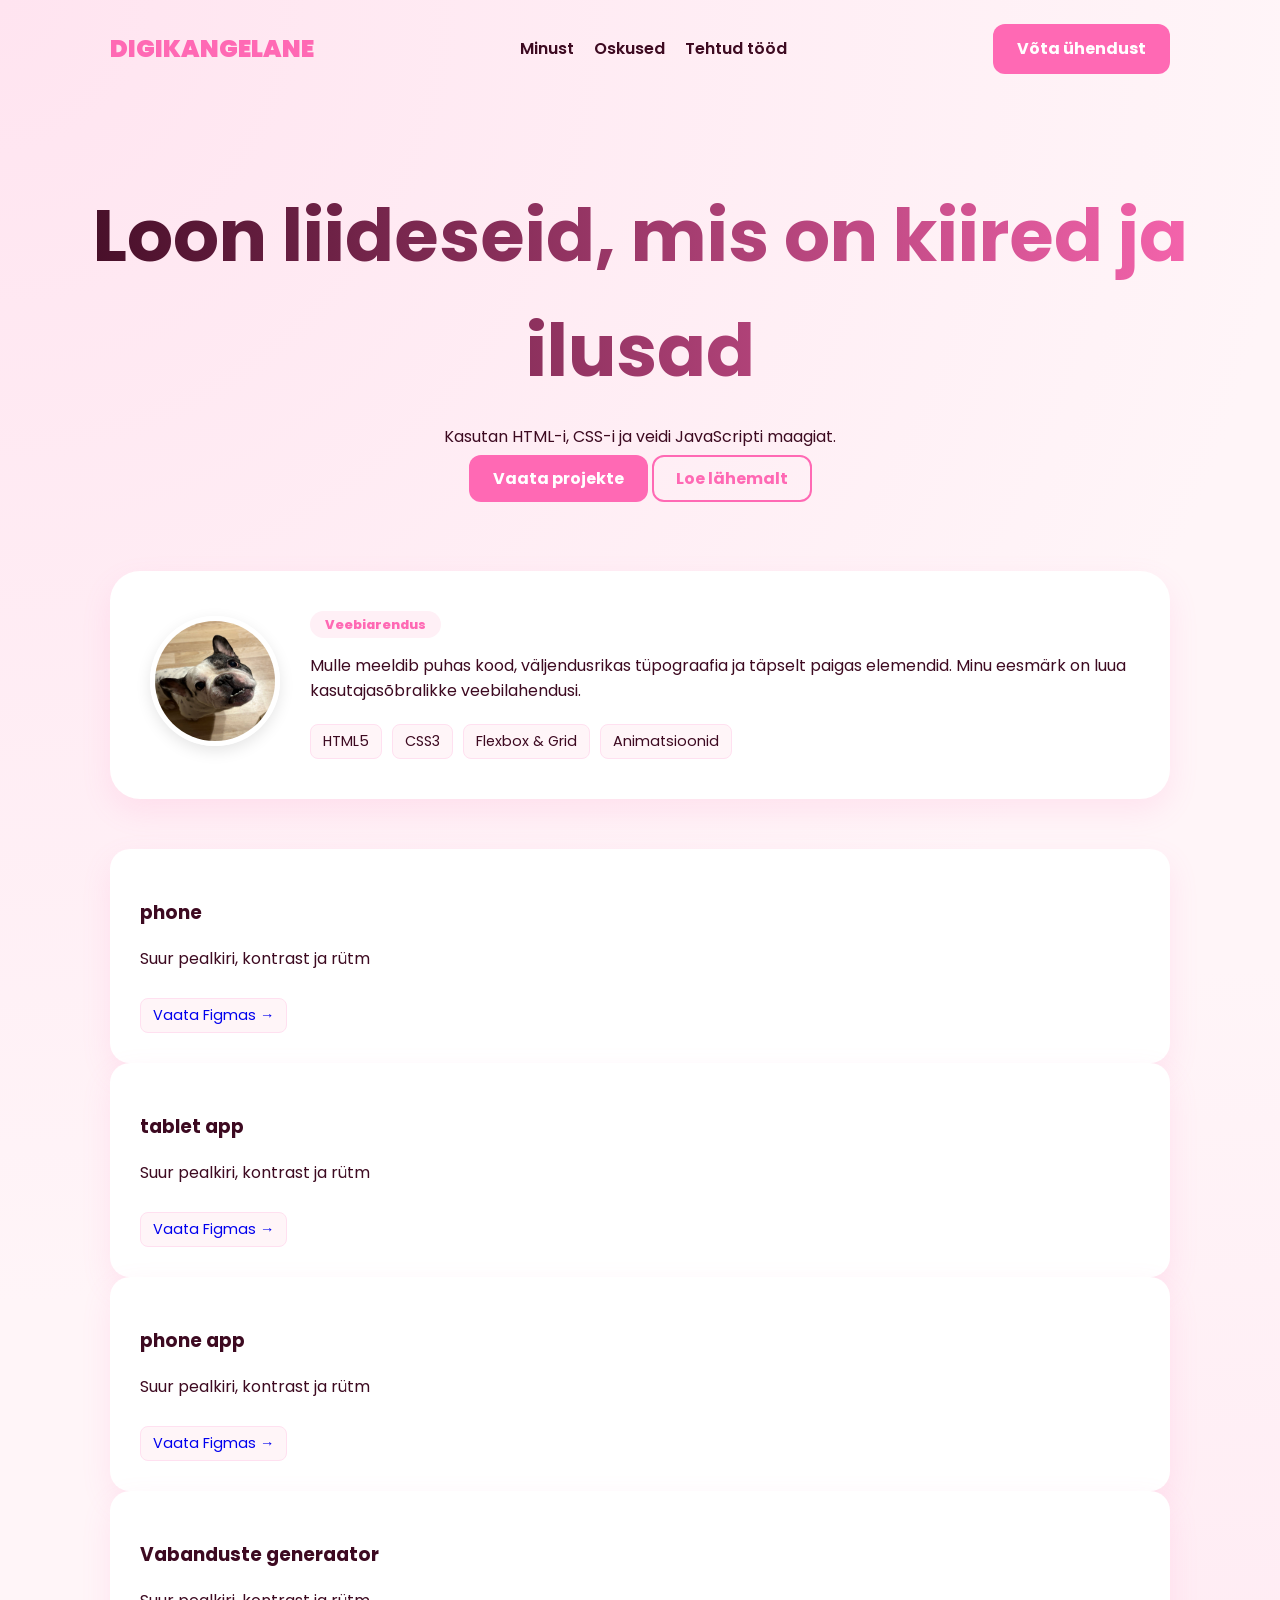
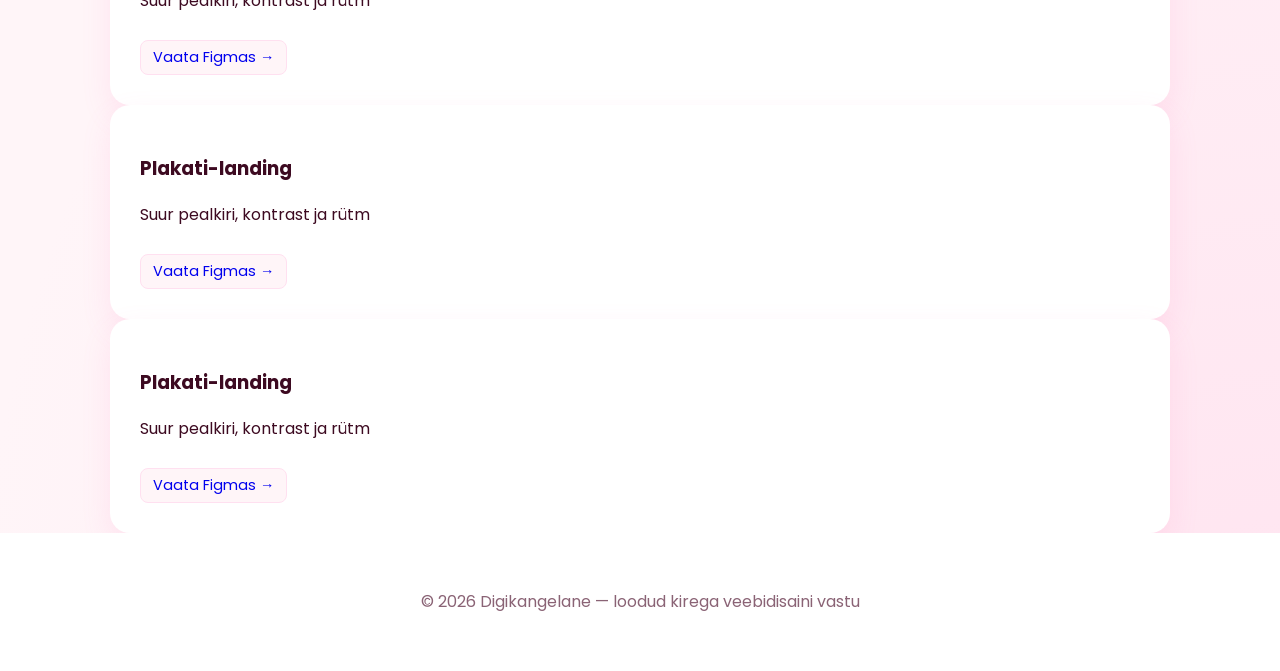
==== index.html @ 68f4ef07 "Valmis" ====
<!DOCTYPE html>
<html lang="et">
<head>
    <meta charset="utf-8" />
    <title>Digikangelane | Portfoolio</title>
    <meta name="viewport" content="width=device-width, initial-scale=1" />
    <link href="https://fonts.googleapis.com/css2?family=Poppins:wght@400;600;700;900&display=swap" rel="stylesheet">
    <link rel="stylesheet" href="styles.css">
</head>
<body>

<header>
    <nav>
        <div class="brand">Digikangelane</div>
        <ul class="menu">
            <li><a href="#minust">Minust</a></li>
            <li><a href="#oskused">Oskused</a></li>
            <li><a href="#tood">Tehtud tööd</a></li>
        </ul>
        <a class="cta" href="#kontakt">Võta ühendust</a>
    </nav>
</header>

<main>
    <section class="hero">
        <div class="hero-content">
            <h1 class="title">Loon liideseid, mis on kiired ja ilusad</h1>
            <p class="subtitle">Kasutan HTML-i, CSS-i ja veidi JavaScripti maagiat.</p>
            <div class="actions">
                <a class="cta" href="#tood">Vaata projekte</a>
                <a class="ghost" href="#minust">Loe lähemalt</a>
            </div>
        </div>
    </section>

    <div class="container">
        <article class="card profile" id="minust">
            <div class="avatar-container">
                <img class="avatar" src="IMG_1137.jpeg" alt="Minu profiilipilt">
            </div>
            <div>
                <span class="badge">Veebiarendus</span>
                <p class="profile-text">
                    Mulle meeldib puhas kood, väljendusrikas tüpograafia ja täpselt paigas elemendid. Minu eesmärk on luua kasutajasõbralikke veebilahendusi.
                </p>
                <div class="skills" id="oskused">
                    <span class="skill">HTML5</span>
                    <span class="skill">CSS3</span>
                    <span class="skill">Flexbox & Grid</span>
                    <span class="skill">Animatsioonid</span>
                </div>
            </div>
        </article>
        <article class="mini">
            <h3>phone</h3>
            <p>Suur pealkiri, kontrast ja rütm</p>
            <a href="https://www.figma.com/proto/4Lv4NzFF8QZt3iBKe0qD6n/phone?node-id=3-13&t=pb26vtjsqAgmlH1J-0&scaling=scale-down&content-scaling=fixed&page-id=0%3A1&starting-point-node-id=3%3A13" class="skill" target="_blank" style="display:inline-block; margin-top:10px; text-decoration:none;">Vaata Figmas →</a>
        </article>

        <article class="mini">
            <h3>tablet app</h3>
            <p>Suur pealkiri, kontrast ja rütm</p>
            <a href="https://www.figma.com/proto/ATFb94soX4nA6qEgFatyCn/SALAT?node-id=10-139&p=f&t=QmMKqyN6GmLUmYGp-0&scaling=scale-down&content-scaling=fixed&page-id=0%3A1&starting-point-node-id=10%3A139" class="skill" target="_blank" style="display:inline-block; margin-top:10px; text-decoration:none;">Vaata Figmas →</a>
        </article>
            
        <article class="mini">
            <h3>phone app</h3>
            <p>Suur pealkiri, kontrast ja rütm</p>
            <a href="https://www.figma.com/proto/OlHvigMSehjL18nL8PfbLE/burger?t=QmMKqyN6GmLUmYGp-0&scaling=scale-down&content-scaling=fixed&page-id=0%3A1&node-id=7-15&starting-point-node-id=7%3A15" class="skill" target="_blank" style="display:inline-block; margin-top:10px; text-decoration:none;">Vaata Figmas →</a>
        </article>

        <article class="mini">
            <h3>Vabanduste generaator</h3>
            <p>Suur pealkiri, kontrast ja rütm</p>
            <a href="http://127.0.0.1:5500/example1.html" class="skill" target="_blank" style="display:inline-block; margin-top:10px; text-decoration:none;">Vaata Figmas →</a>
        </article>

        <article class="mini">
            <h3>Plakati-landing</h3>
            <p>Suur pealkiri, kontrast ja rütm</p>
            <a href="ТВОЯ_ССЫЛКА_ИЗ_FIGMA" class="skill" target="_blank" style="display:inline-block; margin-top:10px; text-decoration:none;">Vaata Figmas →</a>
        </article>

        <article class="mini">
            <h3>Plakati-landing</h3>
            <p>Suur pealkiri, kontrast ja rütm</p>
            <a href="ТВОЯ_ССЫЛКА_ИЗ_FIGMA" class="skill" target="_blank" style="display:inline-block; margin-top:10px; text-decoration:none;">Vaata Figmas →</a>
        </article>

        </section>
    </div>
</main>

<footer>
  <p>&copy; 2026 Digikangelane — loodud kirega veebidisaini vastu</p>
</footer>

</body>
</html>
---- styles.css ----
:root {
  --bg-main: #fff5f8;      /* Väga hele roosa taust */
  --text-dark: #3d0a21;    /* Sügav tume tekst paremaks loetavuseks */
  --accent: #ff69b4;       /* Klassikaline roosa aktsent */
  --card-bg: #ffffff;      /* Puhas valge kaartide jaoks */
  --muted: #8a6375;        /* Hallikas-roosa lisateksti jaoks */
  --shadow: 0 12px 30px rgba(255, 105, 180, 0.12);
}

* {
  box-sizing: border-box;
}

body {
  margin: 0;
  font-family: "Poppins", sans-serif;
  color: var(--text-dark);
  background-color: var(--bg-main);
  background-image: 
      radial-gradient(circle at 0% 0%, #ffe4f0 0%, transparent 50%),
      radial-gradient(circle at 100% 100%, #ffe4f0 0%, transparent 50%);
  line-height: 1.6;
}

/* Navigatsioon */
nav {
  max-width: 1100px;
  margin: 0 auto;
  padding: 20px;
  display: flex;
  justify-content: space-between;
  align-items: center;
}

.brand {
  font-weight: 900;
  font-size: 1.5rem;
  color: var(--accent);
  text-transform: uppercase;
}

.menu {
  display: flex;
  gap: 20px;
  list-style: none;
  padding: 0;
}

.menu a {
  text-decoration: none;
  color: var(--text-dark);
  font-weight: 600;
  transition: 0.3s;
}

.menu a:hover {
  color: var(--accent);
}

/* Nupud */
.cta {
  background: var(--accent);
  color: white !important;
  padding: 12px 24px;
  border-radius: 12px;
  text-decoration: none;
  font-weight: 700;
  transition: all 0.3s ease;
}

.cta:hover {
  transform: scale(1.05);
  box-shadow: 0 5px 15px rgba(255, 105, 180, 0.4);
}

.ghost {
  border: 2px solid var(--accent);
  color: var(--accent);
  padding: 10px 22px;
  border-radius: 12px;
  text-decoration: none;
  font-weight: 700;
}

/* Hero sektsioon */
.hero {
  text-align: center;
  padding: 80px 20px;
}

.title {
  font-size: clamp(2.5rem, 7vw, 4.5rem);
  margin: 0;
  background: linear-gradient(90deg, #3d0a21, #ff69b4);
  -webkit-background-clip: text;
  background-clip: text;
  color: transparent;
}

/* Konteiner ja kaardid */
.container {
  max-width: 1100px;
  margin: 0 auto;
  padding: 0 20px;
}

.card {
  background: var(--card-bg);
  border-radius: 30px;
  padding: 40px;
  box-shadow: var(--shadow);
  display: flex;
  gap: 30px;
  align-items: center;
  margin-bottom: 50px;
}

.avatar {
  width: 130px;
  height: 130px;
  border-radius: 50%;
  border: 5px solid #fff;
  box-shadow: 0 5px 15px rgba(0,0,0,0.1);
  animation: float 4s ease-in-out infinite;
}

.badge {
  background: #fff0f6;
  color: var(--accent);
  padding: 5px 15px;
  border-radius: 20px;
  font-size: 0.8rem;
  font-weight: 800;
}

.skills {
  display: flex;
  gap: 10px;
  margin-top: 20px;
}

.skill {
  background: #fff5f8;
  border: 1px solid #ffe0f0;
  padding: 5px 12px;
  border-radius: 8px;
  font-size: 0.9rem;
}

.cards {
  display: grid;
  grid-template-columns: repeat(3, 1fr);
  gap: 20px;
  padding-bottom: 80px;
}

.mini {
  background: white;
  padding: 30px;
  border-radius: 20px;
  box-shadow: var(--shadow);
  transition: 0.3s;
}

.mini:hover {
  transform: translateY(-10px);
}

footer {
  text-align: center;
  padding: 40px;
  background: white;
  color: var(--muted);
}

/* Animatsioon */
@keyframes float {
  0%, 100% { transform: translateY(0); }
  50% { transform: translateY(-10px); }
}

/* Mobiilne vaade */
@media (max-width: 768px) {
  .card { flex-direction: column; text-align: center; }
  .cards { grid-template-columns: 1fr; }
  .menu { display: none; } /* Peidame menüü mobiilis lihtsuse mõttes */
}
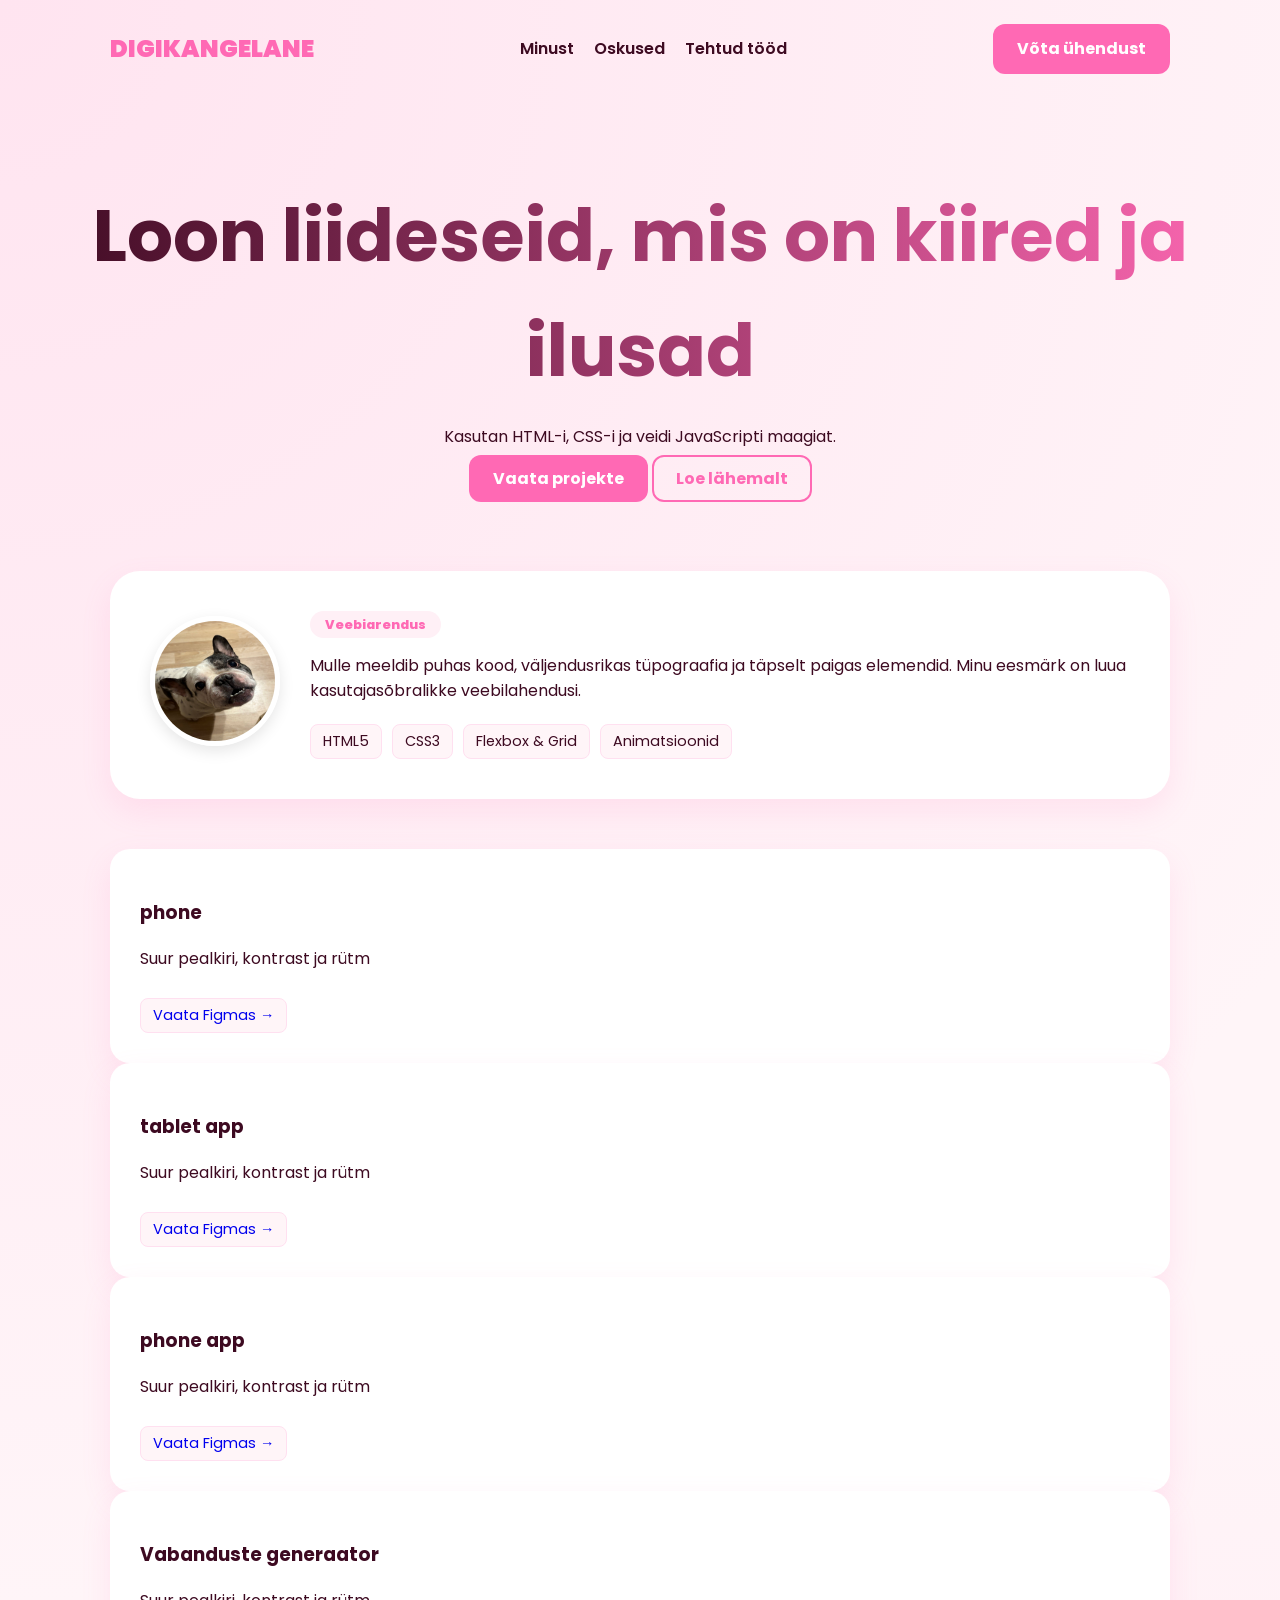
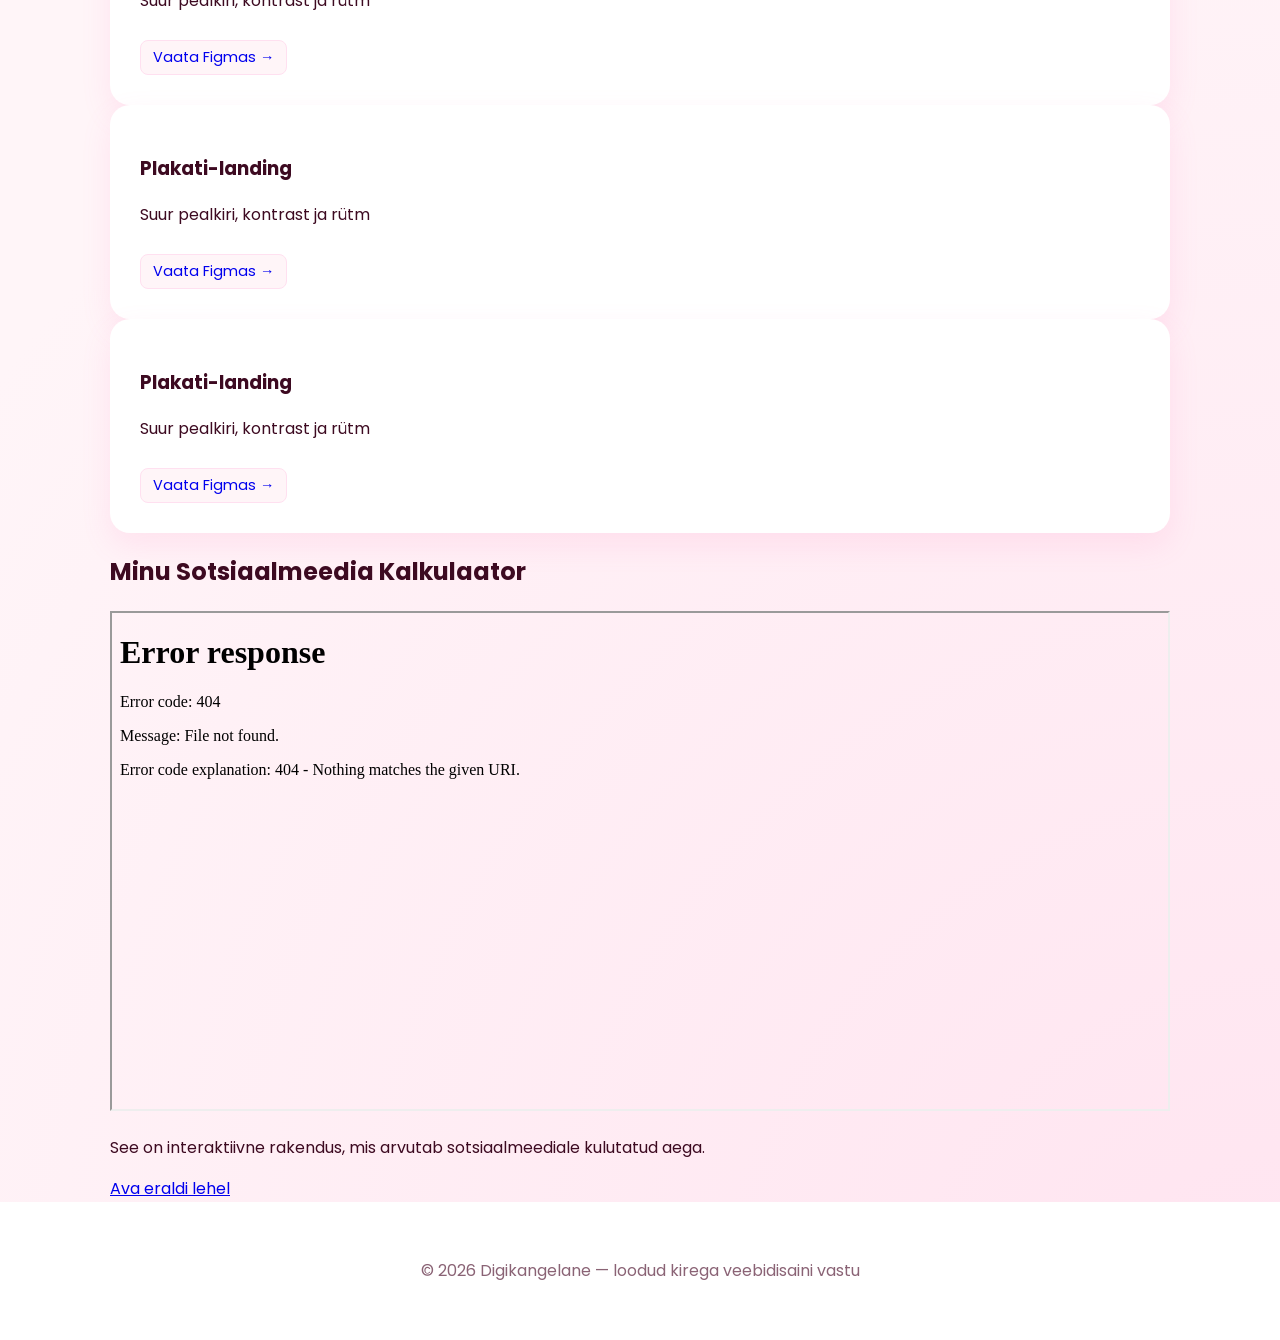
==== commit fcdb5d64: "Update index.html" ====
--- a/index.html
+++ b/index.html
@@ -87,6 +87,18 @@
             <a href="ТВОЯ_ССЫЛКА_ИЗ_FIGMA" class="skill" target="_blank" style="display:inline-block; margin-top:10px; text-decoration:none;">Vaata Figmas →</a>
         </article>
 
+        <div class="project-box">
+    <h2>Minu Sotsiaalmeedia Kalkulaator</h2>
+    
+    <div class="window">
+        <iframe src="examples/example3.html" width="100%" height="500px"></iframe>
+    </div>
+    
+    <p>See on interaktiivne rakendus, mis arvutab sotsiaalmeediale kulutatud aega.</p>
+    <a href="examples/example3.html" target="_blank">Ava eraldi lehel</a>
+</div>
+
+
         </section>
     </div>
 </main>
@@ -99,3 +111,4 @@
 </html>
 
 
+
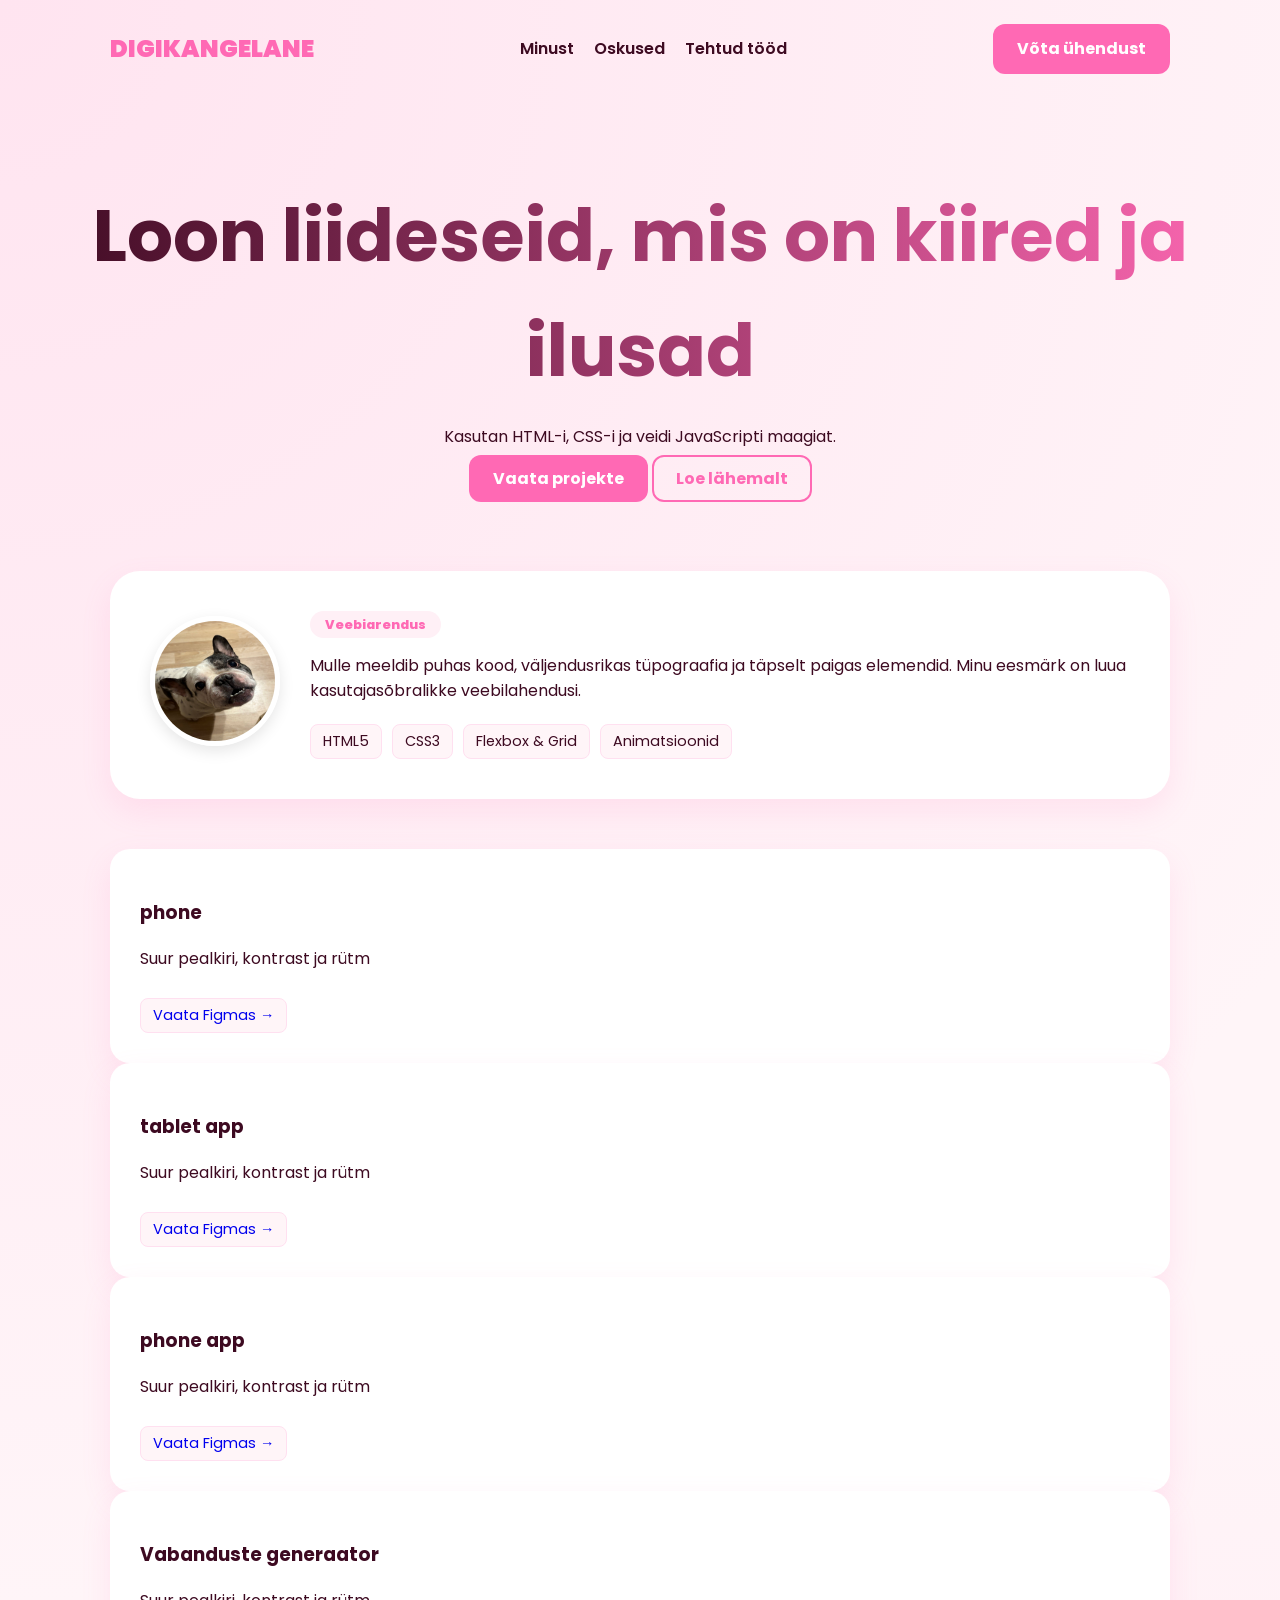
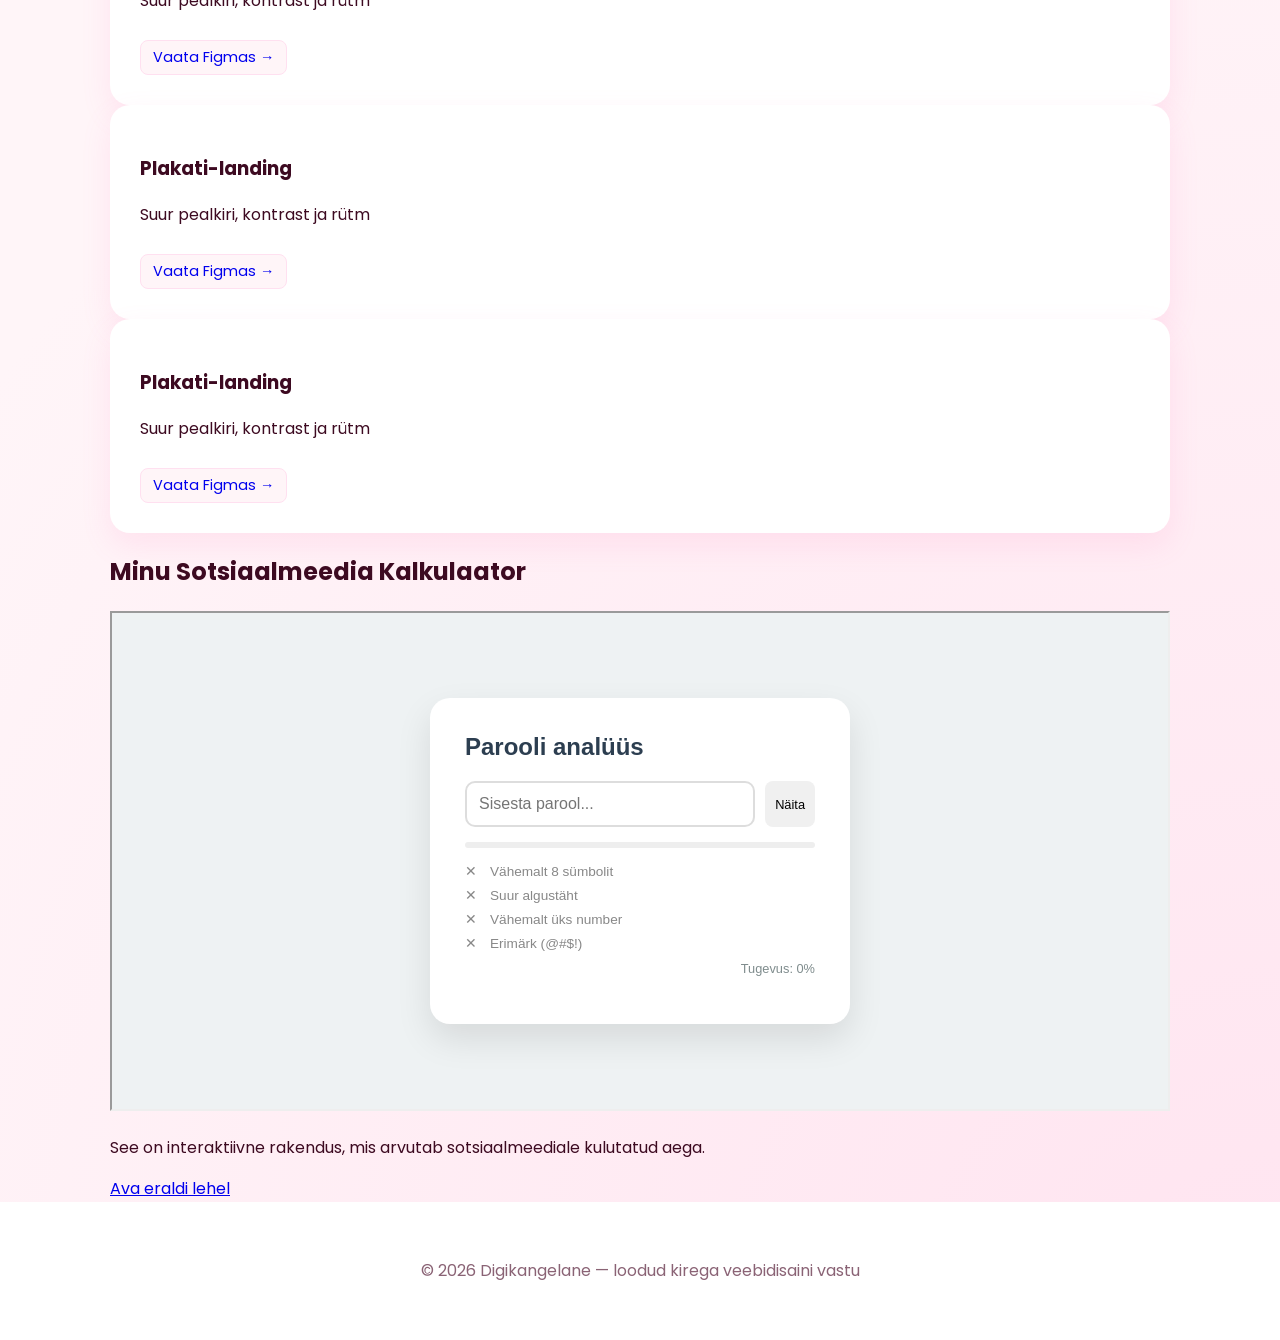
==== commit 0eeca6ee: "Update index.html" ====
--- a/index.html
+++ b/index.html
@@ -91,7 +91,7 @@
     <h2>Minu Sotsiaalmeedia Kalkulaator</h2>
     
     <div class="window">
-        <iframe src="examples/example3.html" width="100%" height="500px"></iframe>
+        <iframe src="igra2/example7.html" width="100%" height="500px"></iframe>
     </div>
     
     <p>See on interaktiivne rakendus, mis arvutab sotsiaalmeediale kulutatud aega.</p>
@@ -112,3 +112,5 @@
 
 
 
+
+
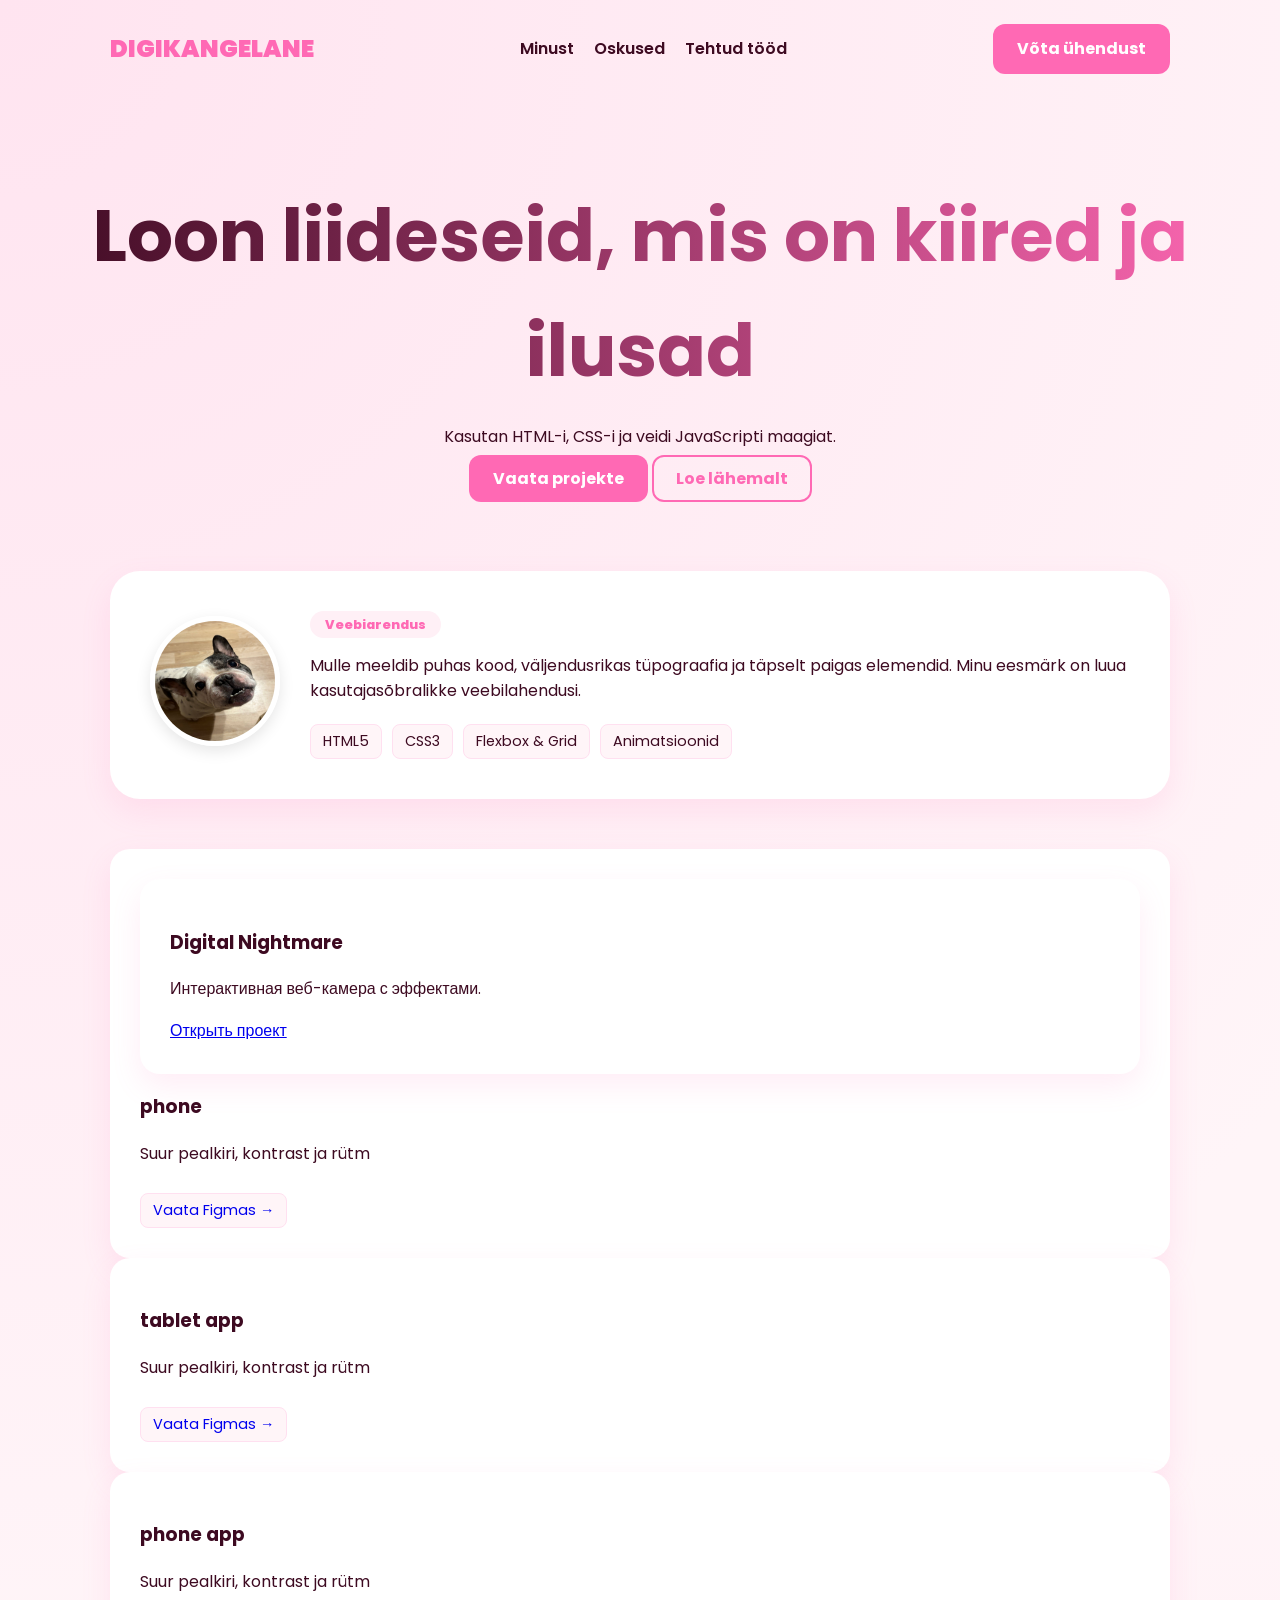
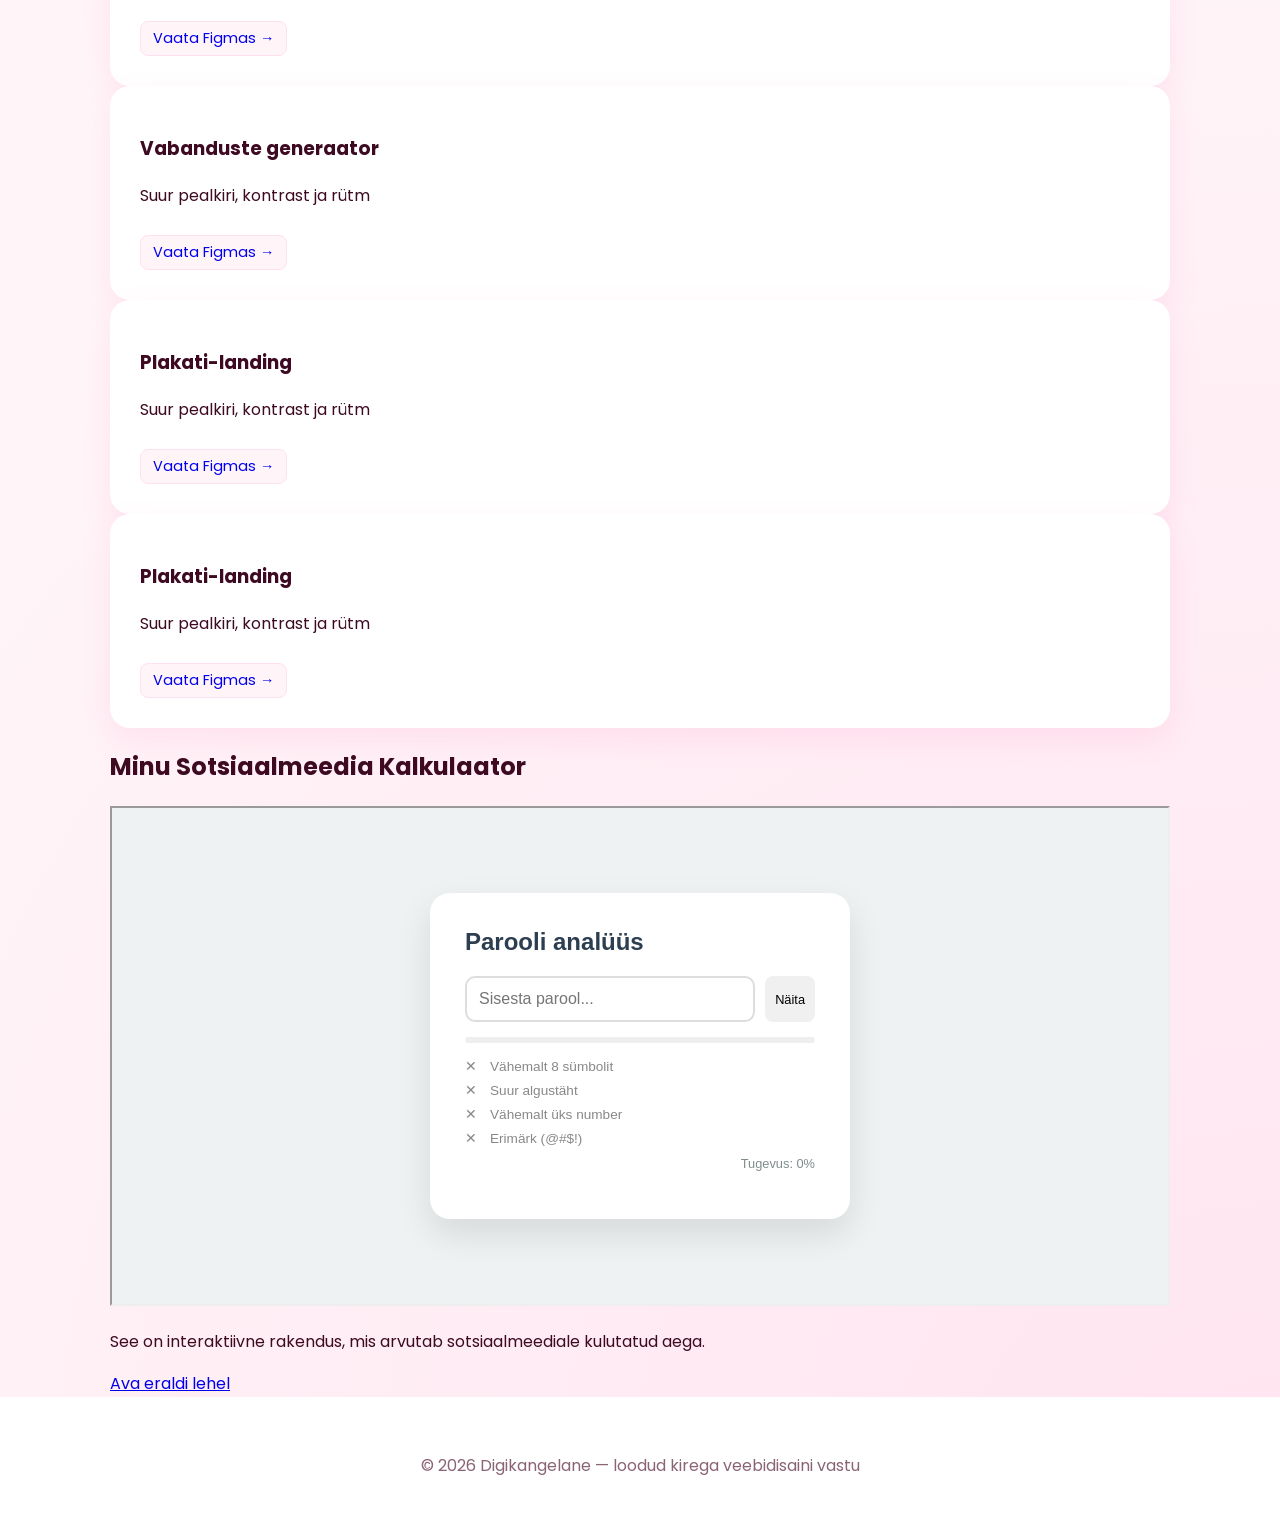
==== commit 194d70f6: "Update index.html" ====
--- a/index.html
+++ b/index.html
@@ -52,6 +52,13 @@
             </div>
         </article>
         <article class="mini">
+            
+            <article class="mini">
+    <h3>Digital Nightmare</h3>
+    <p>Интерактивная веб-камера с эффектами.</p>
+    <a href="https://aljona450.github.io/Digital-Nightmare/" target="_blank">Открыть проект</a>
+</article>
+
             <h3>phone</h3>
             <p>Suur pealkiri, kontrast ja rütm</p>
             <a href="https://www.figma.com/proto/4Lv4NzFF8QZt3iBKe0qD6n/phone?node-id=3-13&t=pb26vtjsqAgmlH1J-0&scaling=scale-down&content-scaling=fixed&page-id=0%3A1&starting-point-node-id=3%3A13" class="skill" target="_blank" style="display:inline-block; margin-top:10px; text-decoration:none;">Vaata Figmas →</a>
@@ -114,3 +121,4 @@
 
 
 
+
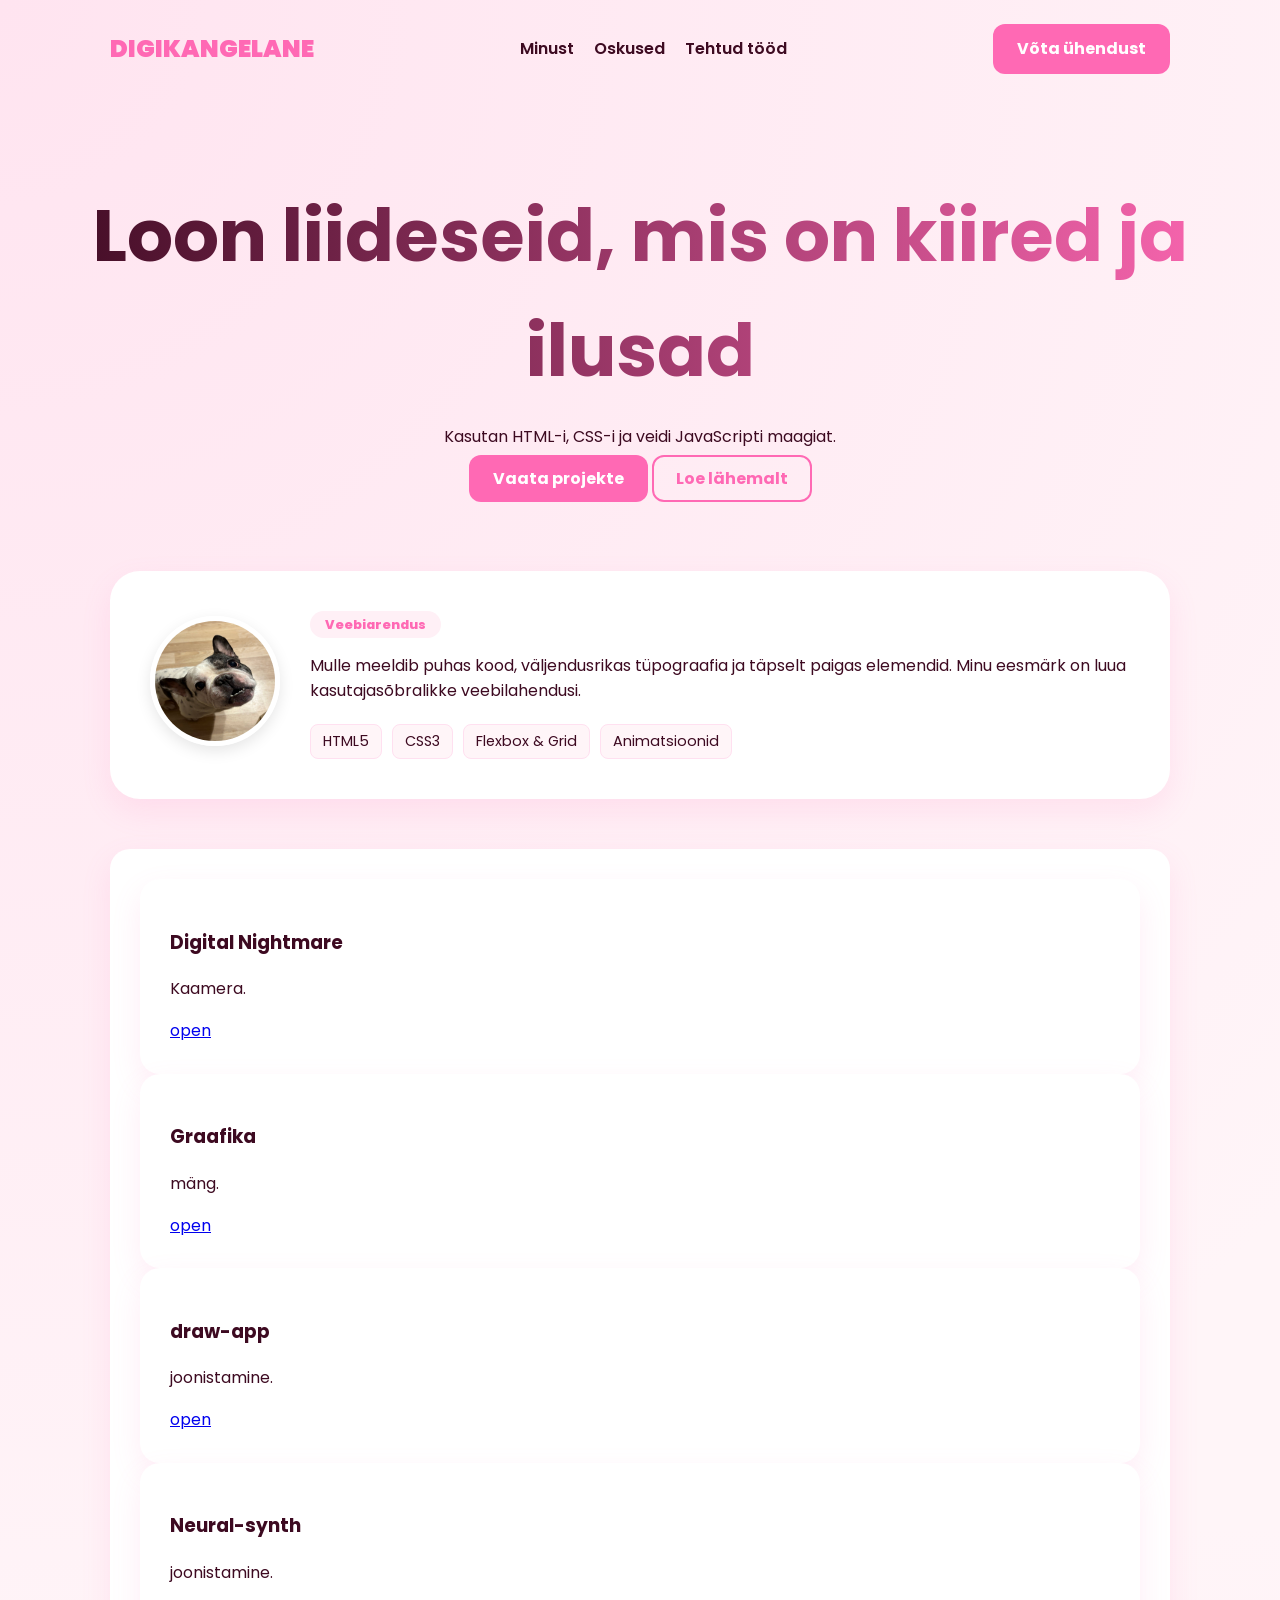
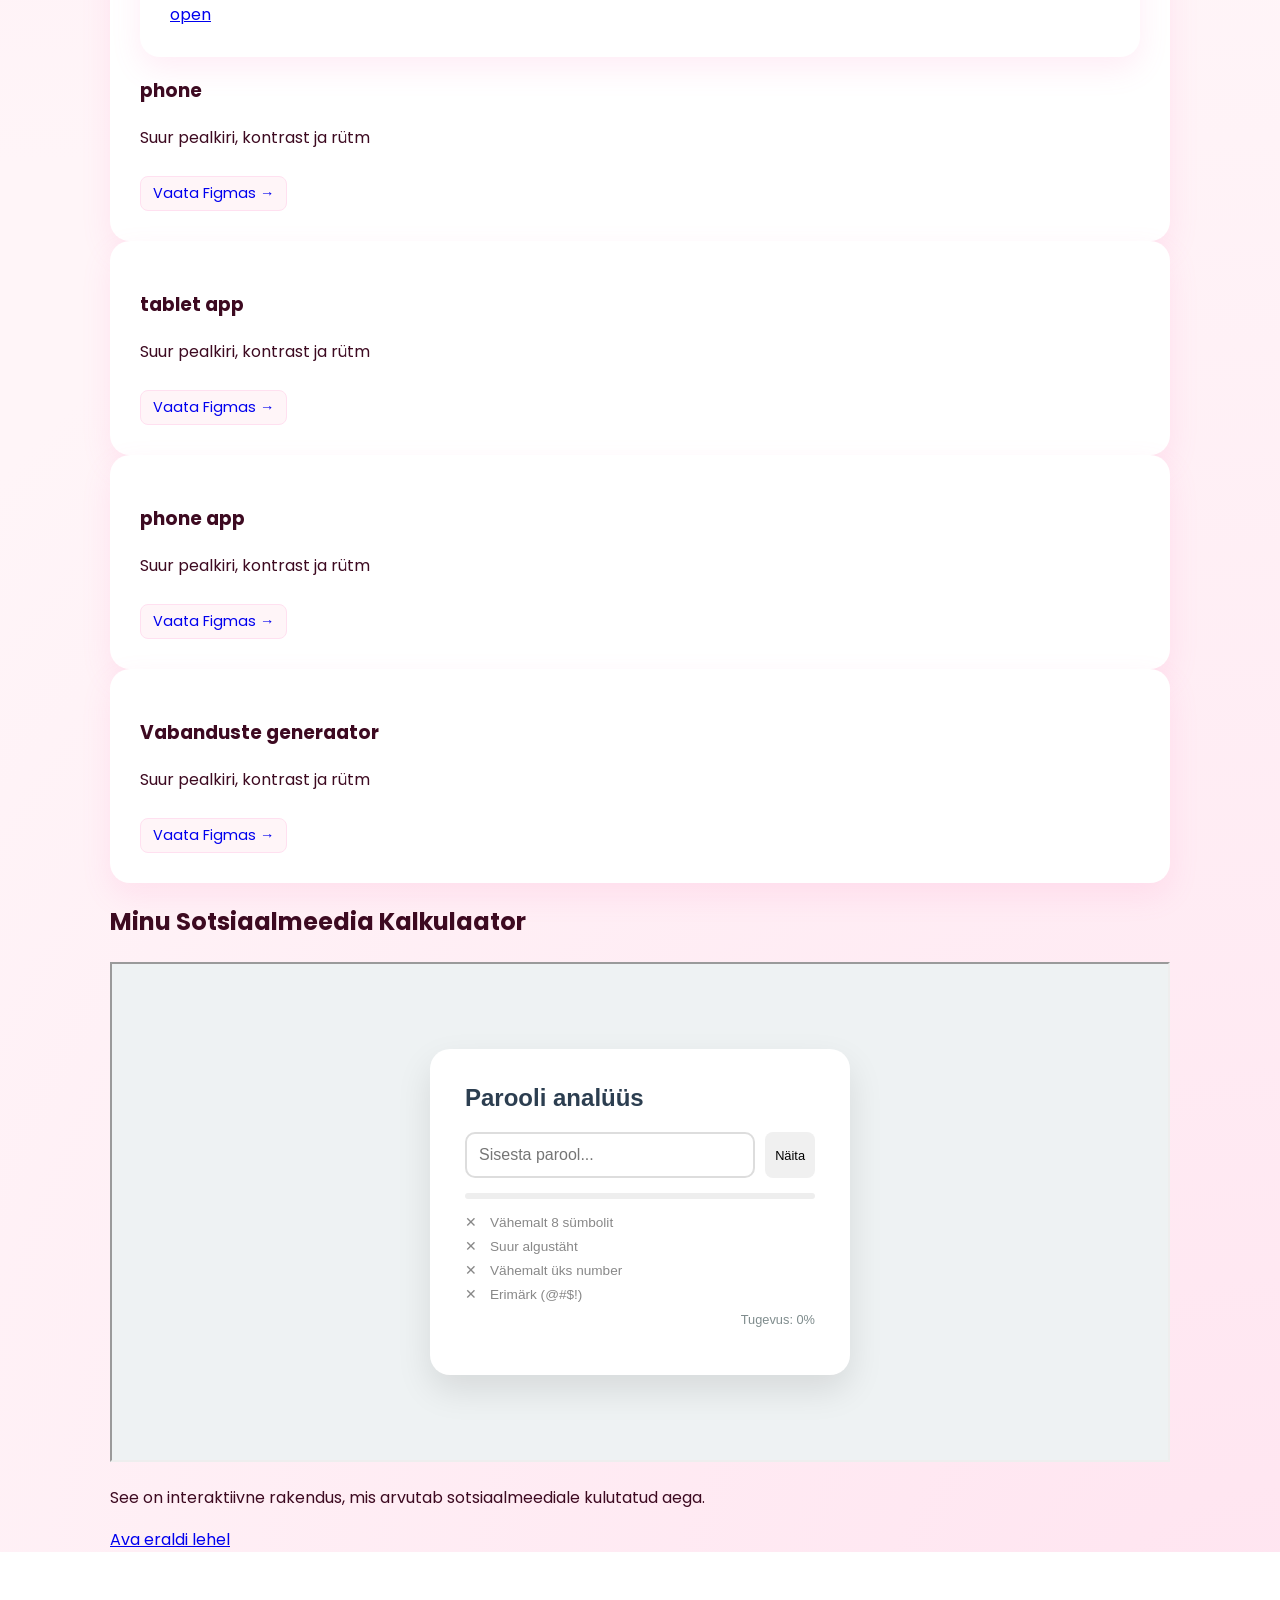
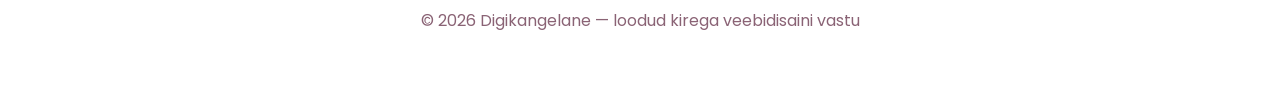
==== commit a9166048: "Update index.html" ====
--- a/index.html
+++ b/index.html
@@ -55,8 +55,23 @@
             
             <article class="mini">
     <h3>Digital Nightmare</h3>
-    <p>Интерактивная веб-камера с эффектами.</p>
-    <a href="https://aljona450.github.io/Digital-Nightmare/" target="_blank">Открыть проект</a>
+    <p>Kaamera.</p>
+    <a href="https://aljona450.github.io/Digital-Nightmare/" target="_blank">open</a>
+</article>
+            <article class="mini">
+    <h3>Graafika</h3>
+    <p> mäng.</p>
+    <a href="https://aljona450.github.io/Graafika/" target="_blank">open</a>
+</article>
+            <article class="mini">
+    <h3>draw-app</h3>
+    <p>joonistamine.</p>
+    <a href="https://aljona450.github.io/draw-app/" target="_blank">open</a>
+</article>
+            <article class="mini">
+    <h3>Neural-synth</h3>
+    <p>joonistamine.</p>
+    <a href="https://aljona450.github.io/Neural-synth/" target="_blank">open</a>
 </article>
 
             <h3>phone</h3>
@@ -82,18 +97,7 @@
             <a href="http://127.0.0.1:5500/example1.html" class="skill" target="_blank" style="display:inline-block; margin-top:10px; text-decoration:none;">Vaata Figmas →</a>
         </article>
 
-        <article class="mini">
-            <h3>Plakati-landing</h3>
-            <p>Suur pealkiri, kontrast ja rütm</p>
-            <a href="ТВОЯ_ССЫЛКА_ИЗ_FIGMA" class="skill" target="_blank" style="display:inline-block; margin-top:10px; text-decoration:none;">Vaata Figmas →</a>
-        </article>
-
-        <article class="mini">
-            <h3>Plakati-landing</h3>
-            <p>Suur pealkiri, kontrast ja rütm</p>
-            <a href="ТВОЯ_ССЫЛКА_ИЗ_FIGMA" class="skill" target="_blank" style="display:inline-block; margin-top:10px; text-decoration:none;">Vaata Figmas →</a>
-        </article>
-
+       
         <div class="project-box">
     <h2>Minu Sotsiaalmeedia Kalkulaator</h2>
     
@@ -104,7 +108,6 @@
     <p>See on interaktiivne rakendus, mis arvutab sotsiaalmeediale kulutatud aega.</p>
     <a href="examples/example3.html" target="_blank">Ava eraldi lehel</a>
 </div>
-
 
         </section>
     </div>
@@ -122,3 +125,4 @@
 
 
 
+
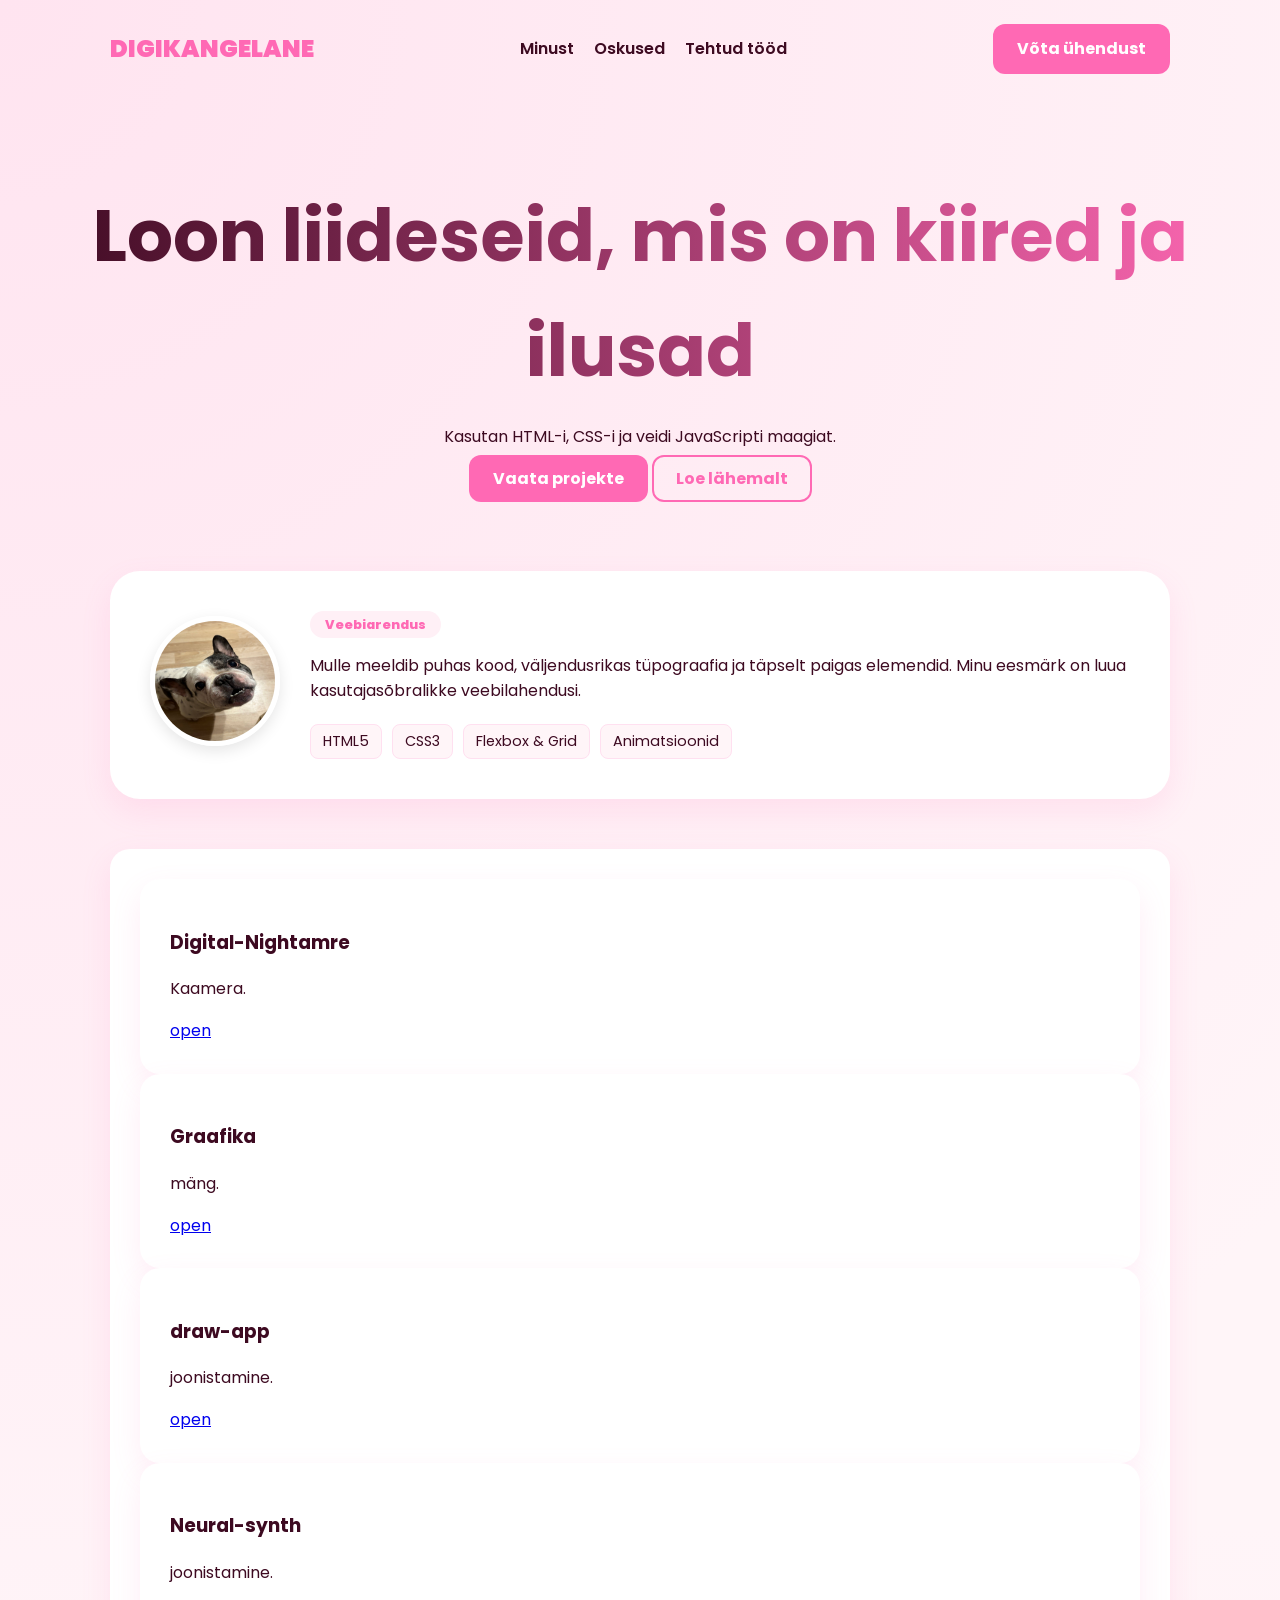
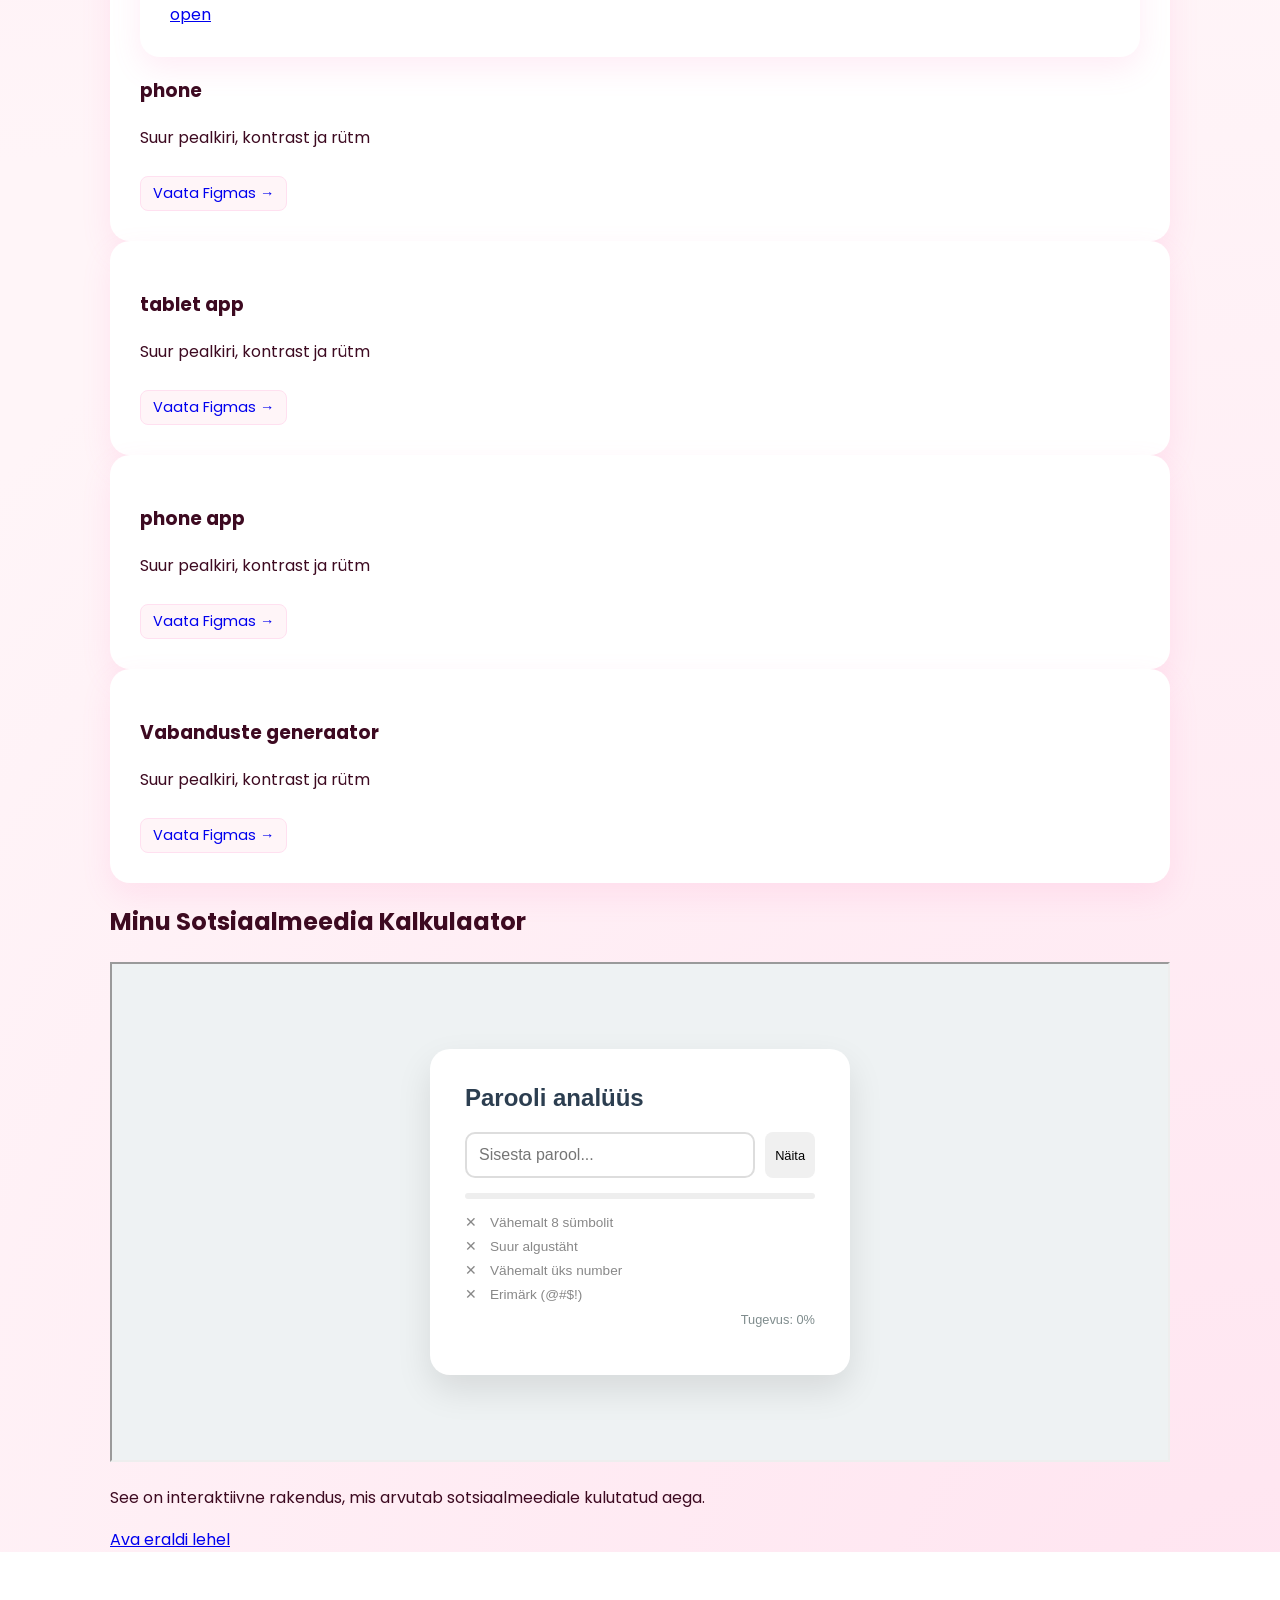
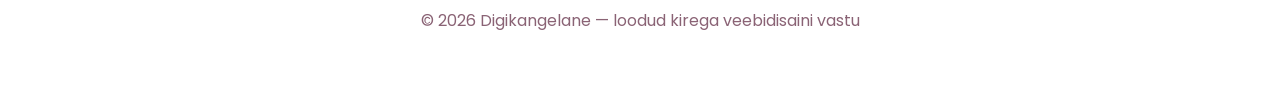
==== commit 70d1da34: "Update index.html" ====
--- a/index.html
+++ b/index.html
@@ -53,10 +53,10 @@
         </article>
         <article class="mini">
             
-            <article class="mini">
-    <h3>Digital Nightmare</h3>
-    <p>Kaamera.</p>
-    <a href="https://aljona450.github.io/Digital-Nightmare/" target="_blank">open</a>
+          <article class="mini">
+    <h3>Digital-Nightamre</h3>
+    <p> Kaamera.</p>
+    <a href="https://aljona450.github.io/Digital-Nightamre/" target="_blank">open</a>
 </article>
             <article class="mini">
     <h3>Graafika</h3>
@@ -126,3 +126,4 @@
 
 
 
+
